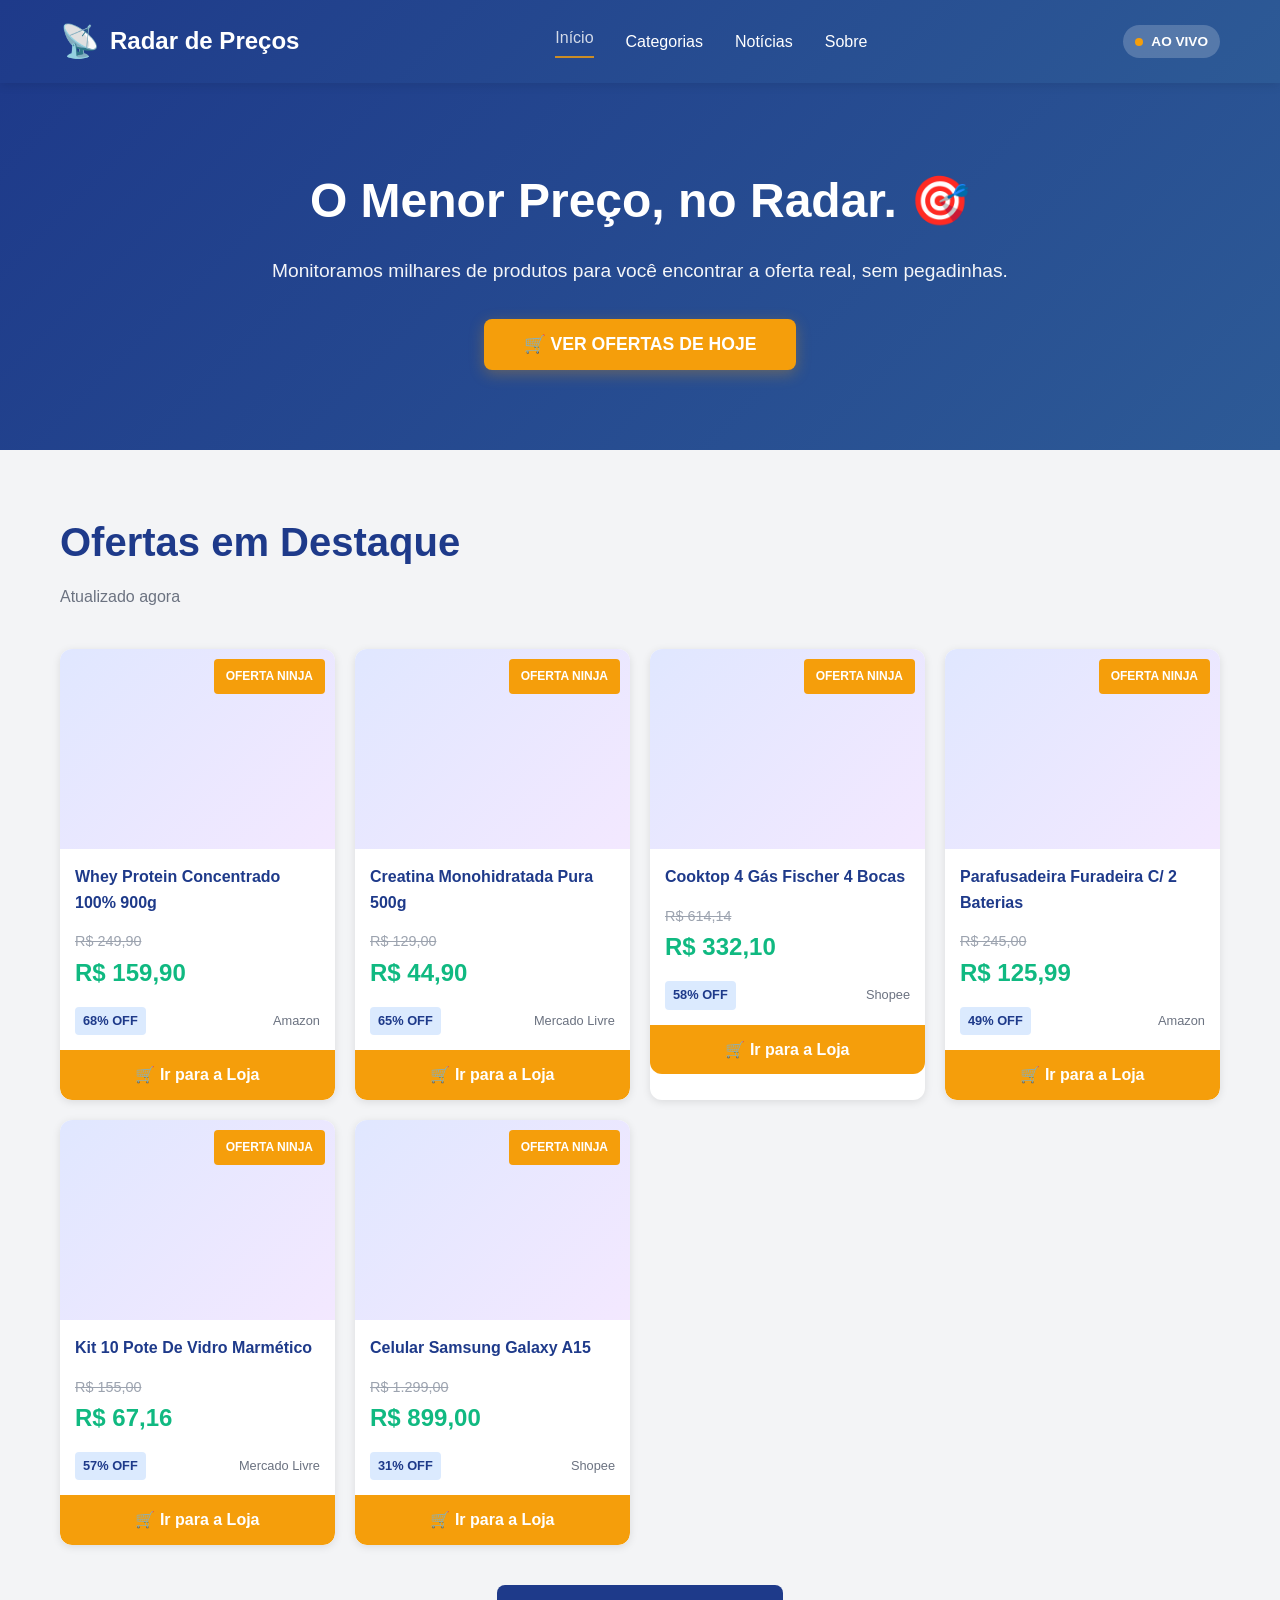
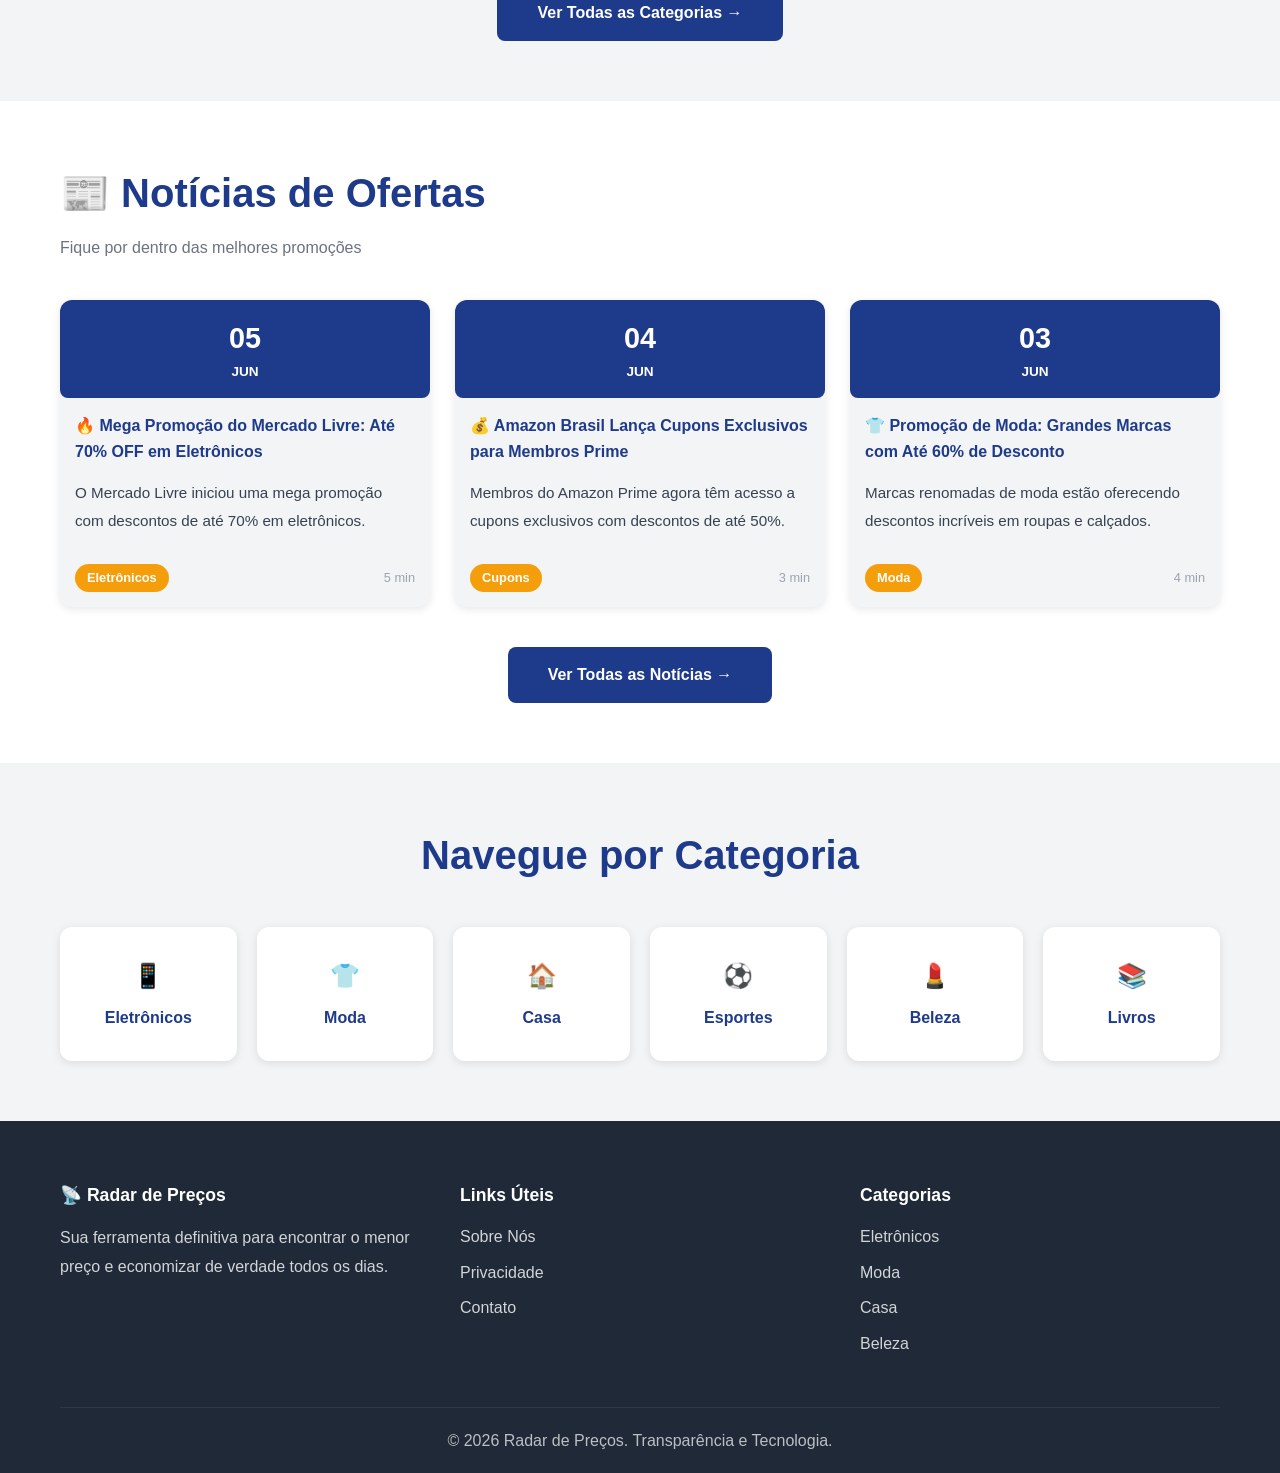
==== radar/index.html @ 14647709 "🚀 Reconstrução completa do Radar de Preços: páginas, categorias, notícias e CSS moderno" ====
<!DOCTYPE html>
<html lang="pt-BR">
<head>
    <meta charset="UTF-8">
    <meta name="viewport" content="width=device-width, initial-scale=1.0">
    <meta name="description" content="Radar de Preços - O menor preço garantido. Monitore milhares de produtos para encontrar a melhor oferta.">
    <meta name="keywords" content="ofertas, preços, comparação, descontos, compras online">
    <title>Radar de Preços | Melhores Ofertas do Dia — Menor Preço Garantido</title>
    <link rel="stylesheet" href="assets/css/style.css">
    <link rel="icon" type="image/png" href="data:image/svg+xml,<svg xmlns='http://www.w3.org/2000/svg' viewBox='0 0 100 100'><text y='75' font-size='75'>📡</text></svg>">
</head>
<body>
    <!-- Header -->
    <header class="header">
        <div class="container">
            <div class="logo">
                <span class="logo-icon">📡</span>
                <h1>Radar de Preços</h1>
            </div>
            <nav class="nav">
                <a href="/" class="nav-link active">Início</a>
                <a href="/radar/categorias/" class="nav-link">Categorias</a>
                <a href="/radar/noticias/" class="nav-link">Notícias</a>
                <a href="/radar/sobre.html" class="nav-link">Sobre</a>
            </nav>
            <div class="live-badge">
                <span class="pulse"></span> AO VIVO
            </div>
        </div>
    </header>

    <!-- Hero Section -->
    <section class="hero">
        <div class="container">
            <h2>O Menor Preço, no Radar. 🎯</h2>
            <p>Monitoramos milhares de produtos para você encontrar a oferta real, sem pegadinhas.</p>
            <button class="cta-button" onclick="document.getElementById('offers').scrollIntoView({behavior: 'smooth'})">
                🛒 VER OFERTAS DE HOJE
            </button>
        </div>
    </section>

    <!-- Offers Section -->
    <section id="offers" class="offers-section">
        <div class="container">
            <h2>Ofertas em Destaque</h2>
            <p class="subtitle">Atualizado agora</p>
            
            <div class="offers-grid" id="offersGrid">
                <!-- Ofertas serão carregadas aqui via JavaScript -->
                <div class="offer-card loading">
                    <div class="offer-badge">OFERTA NINJA</div>
                    <div class="offer-image"></div>
                    <div class="offer-title">Carregando ofertas...</div>
                    <div class="offer-price">---</div>
                </div>
            </div>

            <div class="view-all">
                <a href="/radar/categorias/" class="button-link">Ver Todas as Categorias →</a>
            </div>
        </div>
    </section>

    <!-- News Section -->
    <section class="news-section">
        <div class="container">
            <h2>📰 Notícias de Ofertas</h2>
            <p class="subtitle">Fique por dentro das melhores promoções</p>
            
            <div class="news-grid" id="newsGrid">
                <!-- Notícias serão carregadas aqui -->
                <div class="news-card loading">
                    <div class="news-date">Carregando...</div>
                    <div class="news-title">Notícias em tempo real</div>
                    <div class="news-excerpt">Aguarde...</div>
                </div>
            </div>

            <div class="view-all">
                <a href="/radar/noticias/" class="button-link">Ver Todas as Notícias →</a>
            </div>
        </div>
    </section>

    <!-- Categories Preview -->
    <section class="categories-preview">
        <div class="container">
            <h2>Navegue por Categoria</h2>
            <div class="categories-grid">
                <a href="/radar/categorias/?cat=eletronicos" class="category-card">
                    <span class="category-icon">📱</span>
                    <span class="category-name">Eletrônicos</span>
                </a>
                <a href="/radar/categorias/?cat=moda" class="category-card">
                    <span class="category-icon">👕</span>
                    <span class="category-name">Moda</span>
                </a>
                <a href="/radar/categorias/?cat=casa" class="category-card">
                    <span class="category-icon">🏠</span>
                    <span class="category-name">Casa</span>
                </a>
                <a href="/radar/categorias/?cat=esportes" class="category-card">
                    <span class="category-icon">⚽</span>
                    <span class="category-name">Esportes</span>
                </a>
                <a href="/radar/categorias/?cat=beleza" class="category-card">
                    <span class="category-icon">💄</span>
                    <span class="category-name">Beleza</span>
                </a>
                <a href="/radar/categorias/?cat=livros" class="category-card">
                    <span class="category-icon">📚</span>
                    <span class="category-name">Livros</span>
                </a>
            </div>
        </div>
    </section>

    <!-- Footer -->
    <footer class="footer">
        <div class="container">
            <div class="footer-content">
                <div class="footer-section">
                    <h4>📡 Radar de Preços</h4>
                    <p>Sua ferramenta definitiva para encontrar o menor preço e economizar de verdade todos os dias.</p>
                </div>
                <div class="footer-section">
                    <h4>Links Úteis</h4>
                    <ul>
                        <li><a href="/radar/sobre.html">Sobre Nós</a></li>
                        <li><a href="/radar/privacidade.html">Privacidade</a></li>
                        <li><a href="/radar/contato.html">Contato</a></li>
                    </ul>
                </div>
                <div class="footer-section">
                    <h4>Categorias</h4>
                    <ul>
                        <li><a href="/radar/categorias/?cat=eletronicos">Eletrônicos</a></li>
                        <li><a href="/radar/categorias/?cat=moda">Moda</a></li>
                        <li><a href="/radar/categorias/?cat=casa">Casa</a></li>
                        <li><a href="/radar/categorias/?cat=beleza">Beleza</a></li>
                    </ul>
                </div>
            </div>
            <div class="footer-bottom">
                <p>&copy; 2026 Radar de Preços. Transparência e Tecnologia.</p>
            </div>
        </div>
    </footer>

    <script src="assets/js/main.js"></script>
</body>
</html>
---- radar/assets/css/style.css ----
/* ========================================
   RADAR DE PREÇOS - CSS MODERNO
   ======================================== */

* {
    margin: 0;
    padding: 0;
    box-sizing: border-box;
}

:root {
    --primary: #1e3a8a;
    --secondary: #f59e0b;
    --success: #10b981;
    --danger: #ef4444;
    --light: #f3f4f6;
    --dark: #1f2937;
    --text: #374151;
    --border: #e5e7eb;
}

html {
    scroll-behavior: smooth;
}

body {
    font-family: 'Segoe UI', Tahoma, Geneva, Verdana, sans-serif;
    color: var(--text);
    background-color: #ffffff;
    line-height: 1.6;
}

.container {
    max-width: 1200px;
    margin: 0 auto;
    padding: 0 20px;
}

/* ========================================
   HEADER & NAVIGATION
   ======================================== */

.header {
    background: linear-gradient(135deg, var(--primary) 0%, #2d5a96 100%);
    color: white;
    padding: 1rem 0;
    position: sticky;
    top: 0;
    z-index: 1000;
    box-shadow: 0 2px 10px rgba(0, 0, 0, 0.1);
}

.header .container {
    display: flex;
    justify-content: space-between;
    align-items: center;
}

.logo {
    display: flex;
    align-items: center;
    gap: 10px;
    font-size: 1.5rem;
    font-weight: bold;
}

.logo-icon {
    font-size: 2rem;
}

.logo h1 {
    font-size: 1.5rem;
    margin: 0;
}

.nav {
    display: flex;
    gap: 2rem;
    align-items: center;
}

.nav-link {
    color: white;
    text-decoration: none;
    transition: opacity 0.3s;
    font-weight: 500;
}

.nav-link:hover,
.nav-link.active {
    opacity: 0.8;
    border-bottom: 2px solid var(--secondary);
    padding-bottom: 5px;
}

.live-badge {
    display: flex;
    align-items: center;
    gap: 8px;
    background: rgba(255, 255, 255, 0.2);
    padding: 6px 12px;
    border-radius: 20px;
    font-size: 0.85rem;
    font-weight: bold;
}

.pulse {
    width: 8px;
    height: 8px;
    background: var(--secondary);
    border-radius: 50%;
    animation: pulse 2s infinite;
}

@keyframes pulse {
    0%, 100% { opacity: 1; }
    50% { opacity: 0.5; }
}

/* ========================================
   HERO SECTION
   ======================================== */

.hero {
    background: linear-gradient(135deg, var(--primary) 0%, #2d5a96 100%);
    color: white;
    padding: 80px 0;
    text-align: center;
}

.hero h2 {
    font-size: 3rem;
    margin-bottom: 1rem;
    font-weight: 700;
}

.hero p {
    font-size: 1.2rem;
    margin-bottom: 2rem;
    opacity: 0.95;
}

.cta-button {
    background: var(--secondary);
    color: white;
    border: none;
    padding: 15px 40px;
    font-size: 1.1rem;
    border-radius: 8px;
    cursor: pointer;
    font-weight: bold;
    transition: all 0.3s;
    box-shadow: 0 4px 15px rgba(245, 158, 11, 0.3);
}

.cta-button:hover {
    background: #f59e0b;
    transform: translateY(-2px);
    box-shadow: 0 6px 20px rgba(245, 158, 11, 0.4);
}

/* ========================================
   OFFERS SECTION
   ======================================== */

.offers-section {
    padding: 60px 0;
    background: var(--light);
}

.offers-section h2 {
    font-size: 2.5rem;
    margin-bottom: 10px;
    color: var(--primary);
}

.subtitle {
    color: #6b7280;
    margin-bottom: 40px;
    font-size: 1rem;
}

.offers-grid {
    display: grid;
    grid-template-columns: repeat(auto-fill, minmax(250px, 1fr));
    gap: 20px;
    margin-bottom: 40px;
}

.offer-card {
    background: white;
    border-radius: 12px;
    overflow: hidden;
    box-shadow: 0 2px 8px rgba(0, 0, 0, 0.1);
    transition: all 0.3s;
    cursor: pointer;
}

.offer-card:hover {
    transform: translateY(-5px);
    box-shadow: 0 8px 20px rgba(0, 0, 0, 0.15);
}

.offer-badge {
    background: var(--secondary);
    color: white;
    padding: 8px 12px;
    font-size: 0.75rem;
    font-weight: bold;
    position: absolute;
    top: 10px;
    right: 10px;
    border-radius: 4px;
}

.offer-image {
    width: 100%;
    height: 200px;
    background: linear-gradient(135deg, #e0e7ff 0%, #f3e8ff 100%);
    position: relative;
}

.offer-title {
    padding: 15px;
    font-weight: 600;
    color: var(--primary);
    min-height: 50px;
}

.offer-price {
    padding: 0 15px 15px;
    font-size: 1.5rem;
    font-weight: bold;
    color: var(--success);
}

.view-all {
    text-align: center;
}

.button-link {
    display: inline-block;
    background: var(--primary);
    color: white;
    padding: 15px 40px;
    border-radius: 8px;
    text-decoration: none;
    font-weight: bold;
    transition: all 0.3s;
}

.button-link:hover {
    background: #1e3a8a;
    transform: translateY(-2px);
}

/* ========================================
   NEWS SECTION
   ======================================== */

.news-section {
    padding: 60px 0;
    background: white;
}

.news-section h2 {
    font-size: 2.5rem;
    margin-bottom: 10px;
    color: var(--primary);
}

.news-grid {
    display: grid;
    grid-template-columns: repeat(auto-fill, minmax(280px, 1fr));
    gap: 25px;
    margin-bottom: 40px;
}

.news-card {
    background: var(--light);
    border-radius: 12px;
    overflow: hidden;
    box-shadow: 0 2px 8px rgba(0, 0, 0, 0.1);
    transition: all 0.3s;
}

.news-card:hover {
    transform: translateY(-5px);
    box-shadow: 0 8px 20px rgba(0, 0, 0, 0.15);
}

.news-date {
    background: var(--primary);
    color: white;
    padding: 15px;
    font-weight: bold;
    text-align: center;
}

.news-title {
    padding: 15px;
    font-weight: 600;
    color: var(--primary);
    min-height: 50px;
}

.news-excerpt {
    padding: 0 15px 15px;
    color: var(--text);
    font-size: 0.95rem;
}

/* ========================================
   CATEGORIES SECTION
   ======================================== */

.categories-preview {
    padding: 60px 0;
    background: var(--light);
}

.categories-preview h2 {
    font-size: 2.5rem;
    margin-bottom: 40px;
    color: var(--primary);
    text-align: center;
}

.categories-grid {
    display: grid;
    grid-template-columns: repeat(auto-fit, minmax(150px, 1fr));
    gap: 20px;
}

.category-card {
    background: white;
    border-radius: 12px;
    padding: 30px 20px;
    text-align: center;
    text-decoration: none;
    color: var(--primary);
    transition: all 0.3s;
    box-shadow: 0 2px 8px rgba(0, 0, 0, 0.1);
    display: flex;
    flex-direction: column;
    align-items: center;
    gap: 10px;
}

.category-card:hover {
    transform: translateY(-5px);
    box-shadow: 0 8px 20px rgba(0, 0, 0, 0.15);
    background: var(--secondary);
    color: white;
}

.category-icon {
    font-size: 2.5rem;
}

.category-name {
    font-weight: 600;
}

/* ========================================
   CATEGORIES FULL PAGE
   ======================================== */

.categories-full {
    padding: 60px 0;
}

.categories-full h1 {
    font-size: 2.5rem;
    margin-bottom: 10px;
    color: var(--primary);
}

.categories-list {
    margin-top: 40px;
}

.category-item {
    margin-bottom: 20px;
    border: 1px solid var(--border);
    border-radius: 8px;
    overflow: hidden;
}

.category-header {
    background: var(--light);
    padding: 20px;
    cursor: pointer;
    display: flex;
    align-items: center;
    gap: 15px;
    transition: all 0.3s;
    font-weight: 600;
    color: var(--primary);
}

.category-header:hover {
    background: #e0e7ff;
}

.category-icon {
    font-size: 1.5rem;
}

.category-title {
    flex: 1;
}

.toggle-icon {
    transition: transform 0.3s;
}

.category-content {
    padding: 0;
    max-height: 0;
    overflow: hidden;
    transition: all 0.3s;
}

.category-content.open {
    padding: 20px;
    max-height: 500px;
}

.subcategories {
    display: grid;
    grid-template-columns: repeat(auto-fit, minmax(150px, 1fr));
    gap: 10px;
    margin-top: 15px;
}

.subcategories a {
    background: white;
    padding: 10px;
    border-radius: 6px;
    text-decoration: none;
    color: var(--primary);
    border: 1px solid var(--border);
    text-align: center;
    transition: all 0.3s;
}

.subcategories a:hover {
    background: var(--secondary);
    color: white;
    border-color: var(--secondary);
}

/* ========================================
   NEWS FULL PAGE
   ======================================== */

.news-full {
    padding: 60px 0;
}

.news-full h1 {
    font-size: 2.5rem;
    margin-bottom: 10px;
    color: var(--primary);
}

.news-articles {
    margin-top: 40px;
}

.news-article {
    display: flex;
    gap: 30px;
    margin-bottom: 40px;
    padding-bottom: 40px;
    border-bottom: 1px solid var(--border);
}

.news-article:last-child {
    border-bottom: none;
}

.news-date {
    display: flex;
    flex-direction: column;
    align-items: center;
    background: var(--primary);
    color: white;
    padding: 15px;
    border-radius: 8px;
    min-width: 80px;
    text-align: center;
}

.news-date .day {
    font-size: 1.8rem;
    font-weight: bold;
}

.news-date .month {
    font-size: 0.85rem;
}

.news-content h2 {
    color: var(--primary);
    margin-bottom: 10px;
    font-size: 1.5rem;
}

.news-excerpt {
    color: var(--text);
    margin-bottom: 15px;
    line-height: 1.8;
}

.news-meta {
    display: flex;
    gap: 15px;
    margin-bottom: 15px;
    font-size: 0.85rem;
}

.category-tag {
    background: var(--secondary);
    color: white;
    padding: 4px 12px;
    border-radius: 20px;
    font-weight: 600;
}

.read-time {
    color: #9ca3af;
}

.read-more {
    color: var(--primary);
    text-decoration: none;
    font-weight: 600;
    transition: all 0.3s;
}

.read-more:hover {
    color: var(--secondary);
}

/* ========================================
   PAGINATION
   ======================================== */

.pagination {
    display: flex;
    justify-content: center;
    gap: 10px;
    margin-top: 40px;
}

.pagination-link {
    padding: 10px 15px;
    border: 1px solid var(--border);
    border-radius: 6px;
    text-decoration: none;
    color: var(--primary);
    transition: all 0.3s;
}

.pagination-link:hover,
.pagination-link.active {
    background: var(--primary);
    color: white;
    border-color: var(--primary);
}

.pagination-ellipsis {
    padding: 10px 15px;
}

/* ========================================
   NEWSLETTER
   ======================================== */

.newsletter {
    background: linear-gradient(135deg, var(--primary) 0%, #2d5a96 100%);
    color: white;
    padding: 60px 0;
    text-align: center;
}

.newsletter h2 {
    font-size: 2rem;
    margin-bottom: 10px;
}

.newsletter p {
    margin-bottom: 30px;
    opacity: 0.95;
}

.newsletter-form {
    display: flex;
    gap: 10px;
    max-width: 500px;
    margin: 0 auto;
}

.newsletter-form input {
    flex: 1;
    padding: 12px;
    border: none;
    border-radius: 6px;
    font-size: 1rem;
}

.newsletter-form button {
    padding: 12px 30px;
    background: var(--secondary);
    color: white;
    border: none;
    border-radius: 6px;
    font-weight: bold;
    cursor: pointer;
    transition: all 0.3s;
}

.newsletter-form button:hover {
    background: #f59e0b;
    transform: translateY(-2px);
}

/* ========================================
   BREADCRUMB
   ======================================== */

.breadcrumb {
    background: var(--light);
    padding: 15px 0;
    border-bottom: 1px solid var(--border);
}

.breadcrumb a {
    color: var(--primary);
    text-decoration: none;
    transition: all 0.3s;
}

.breadcrumb a:hover {
    color: var(--secondary);
}

/* ========================================
   FOOTER
   ======================================== */

.footer {
    background: var(--dark);
    color: white;
    padding: 60px 0 20px;
}

.footer-content {
    display: grid;
    grid-template-columns: repeat(auto-fit, minmax(250px, 1fr));
    gap: 40px;
    margin-bottom: 40px;
}

.footer-section h4 {
    margin-bottom: 15px;
    font-size: 1.1rem;
}

.footer-section p {
    opacity: 0.8;
    line-height: 1.8;
}

.footer-section ul {
    list-style: none;
}

.footer-section li {
    margin-bottom: 10px;
}

.footer-section a {
    color: white;
    text-decoration: none;
    opacity: 0.8;
    transition: all 0.3s;
}

.footer-section a:hover {
    opacity: 1;
    color: var(--secondary);
}

.footer-bottom {
    border-top: 1px solid rgba(255, 255, 255, 0.1);
    padding-top: 20px;
    text-align: center;
    opacity: 0.7;
}

/* ========================================
   RESPONSIVE
   ======================================== */

@media (max-width: 768px) {
    .header .container {
        flex-direction: column;
        gap: 15px;
    }

    .nav {
        gap: 1rem;
    }

    .hero h2 {
        font-size: 2rem;
    }

    .offers-grid,
    .news-grid,
    .categories-grid {
        grid-template-columns: repeat(auto-fill, minmax(200px, 1fr));
    }

    .news-article {
        flex-direction: column;
    }

    .newsletter-form {
        flex-direction: column;
    }

    .newsletter-form input,
    .newsletter-form button {
        width: 100%;
    }
}

@media (max-width: 480px) {
    .hero h2 {
        font-size: 1.5rem;
    }

    .offers-grid,
    .news-grid,
    .categories-grid {
        grid-template-columns: 1fr;
    }

    .nav {
        flex-direction: column;
        gap: 0.5rem;
    }
}

/* ========================================
   LOADING STATE
   ======================================== */

.loading {
    animation: shimmer 2s infinite;
}

@keyframes shimmer {
    0%, 100% { opacity: 0.6; }
    50% { opacity: 1; }
}
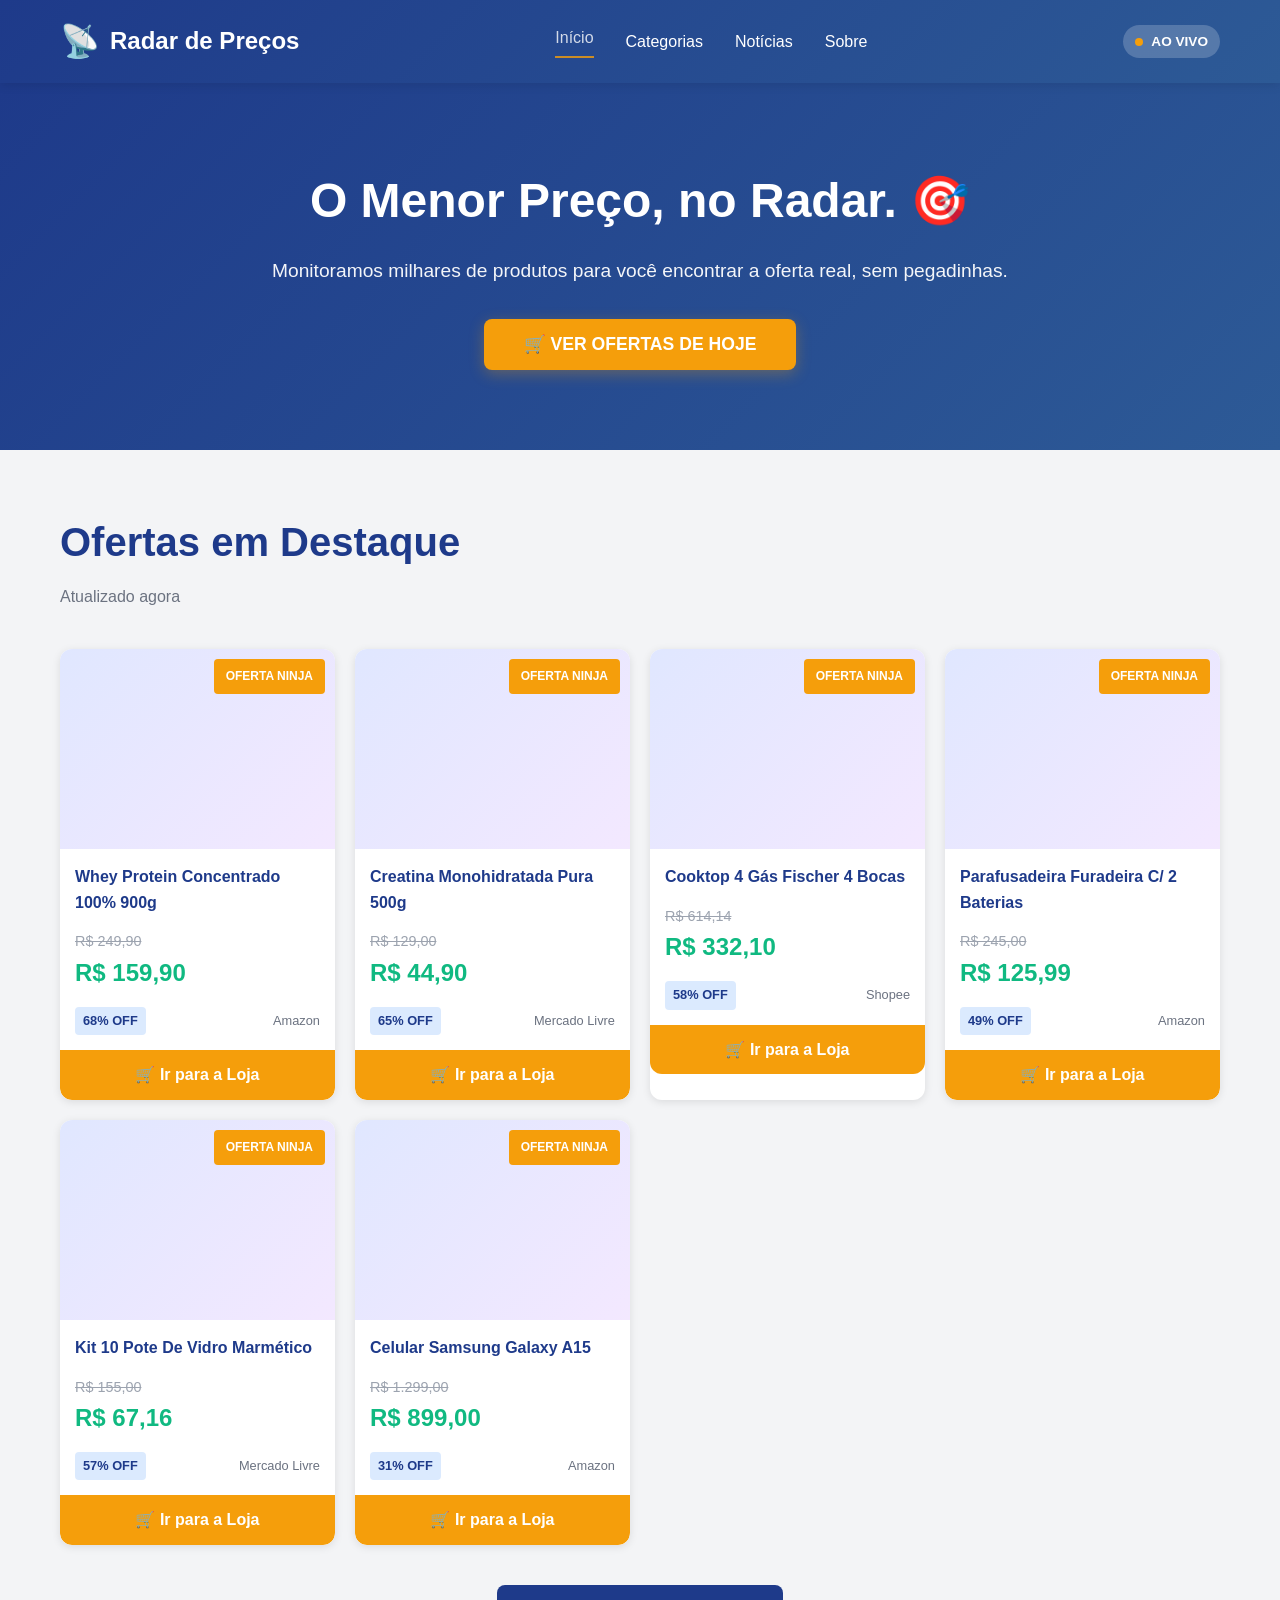
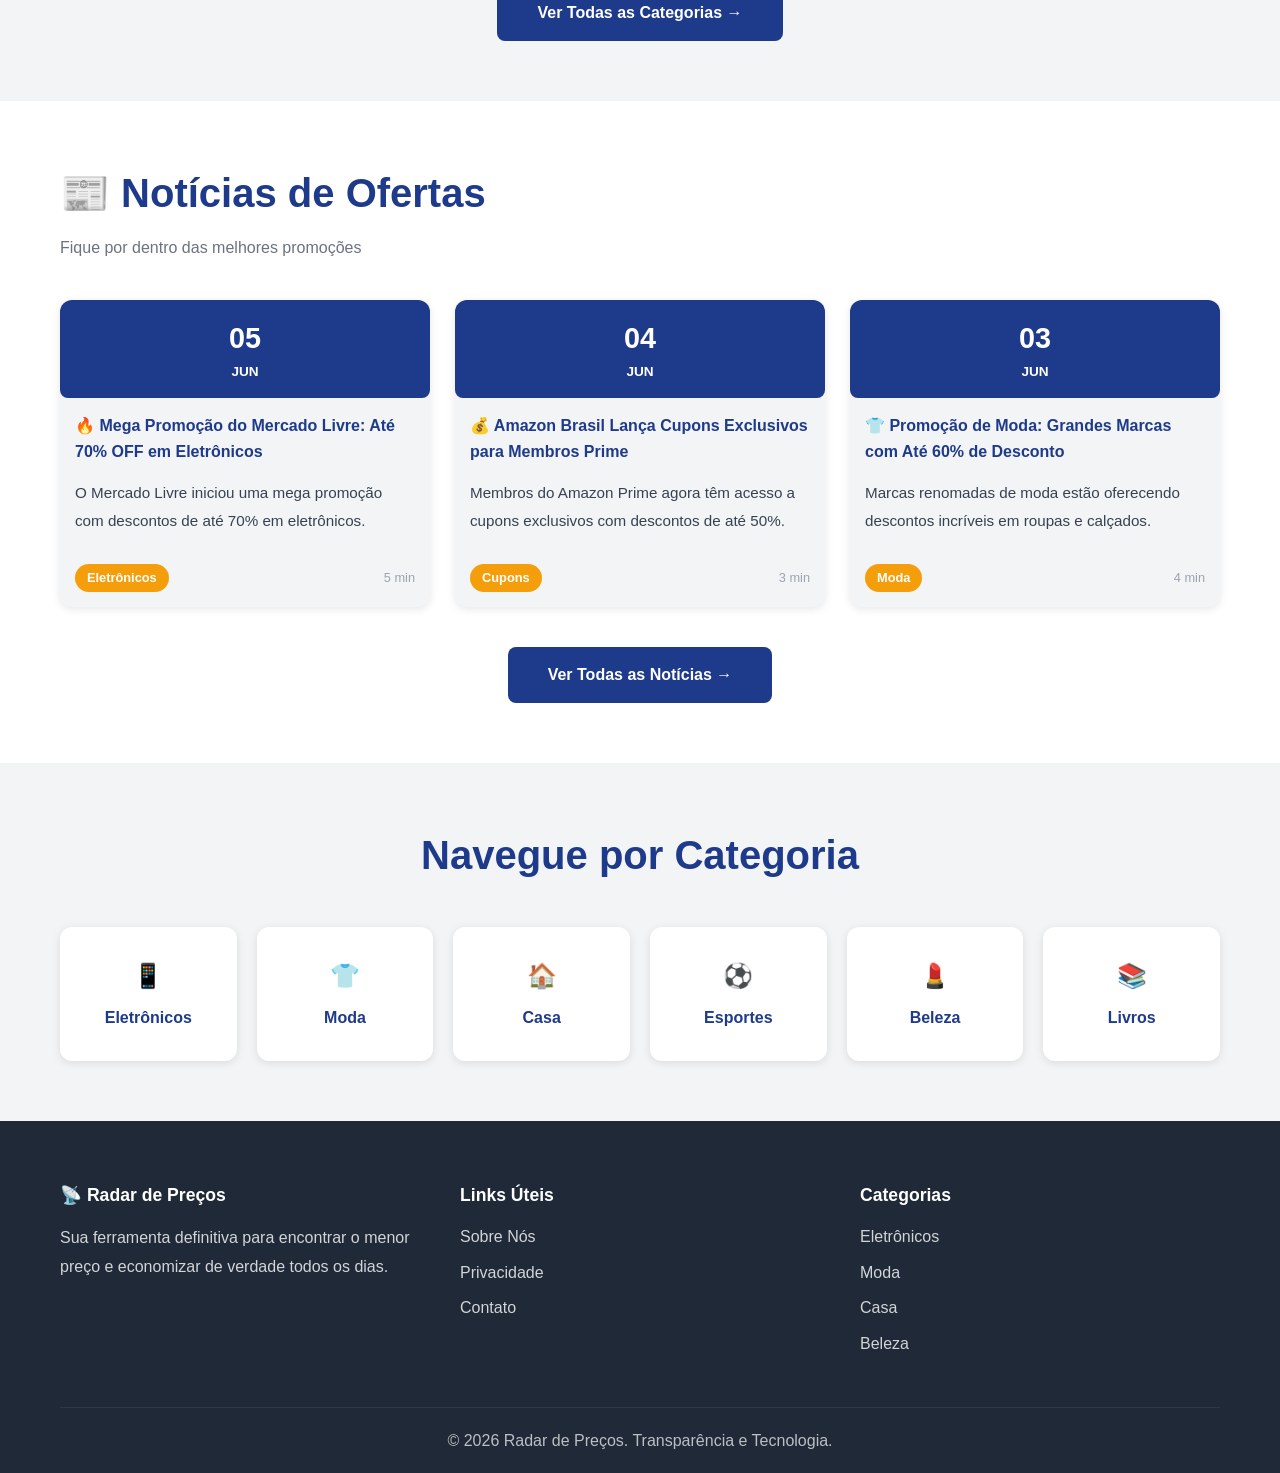
==== commit b561e643: "docs: adicionar metatag de verificação do Google AdSense" ====
--- a/radar/index.html
+++ b/radar/index.html
@@ -6,6 +6,7 @@
     <meta name="description" content="Radar de Preços - O menor preço garantido. Monitore milhares de produtos para encontrar a melhor oferta.">
     <meta name="keywords" content="ofertas, preços, comparação, descontos, compras online">
     <title>Radar de Preços | Melhores Ofertas do Dia — Menor Preço Garantido</title>
+    <meta name="google-adsense-account" content="ca-pub-4896859041377751">
     <link rel="stylesheet" href="assets/css/style.css">
     <link rel="icon" type="image/png" href="data:image/svg+xml,<svg xmlns='http://www.w3.org/2000/svg' viewBox='0 0 100 100'><text y='75' font-size='75'>📡</text></svg>">
 </head>
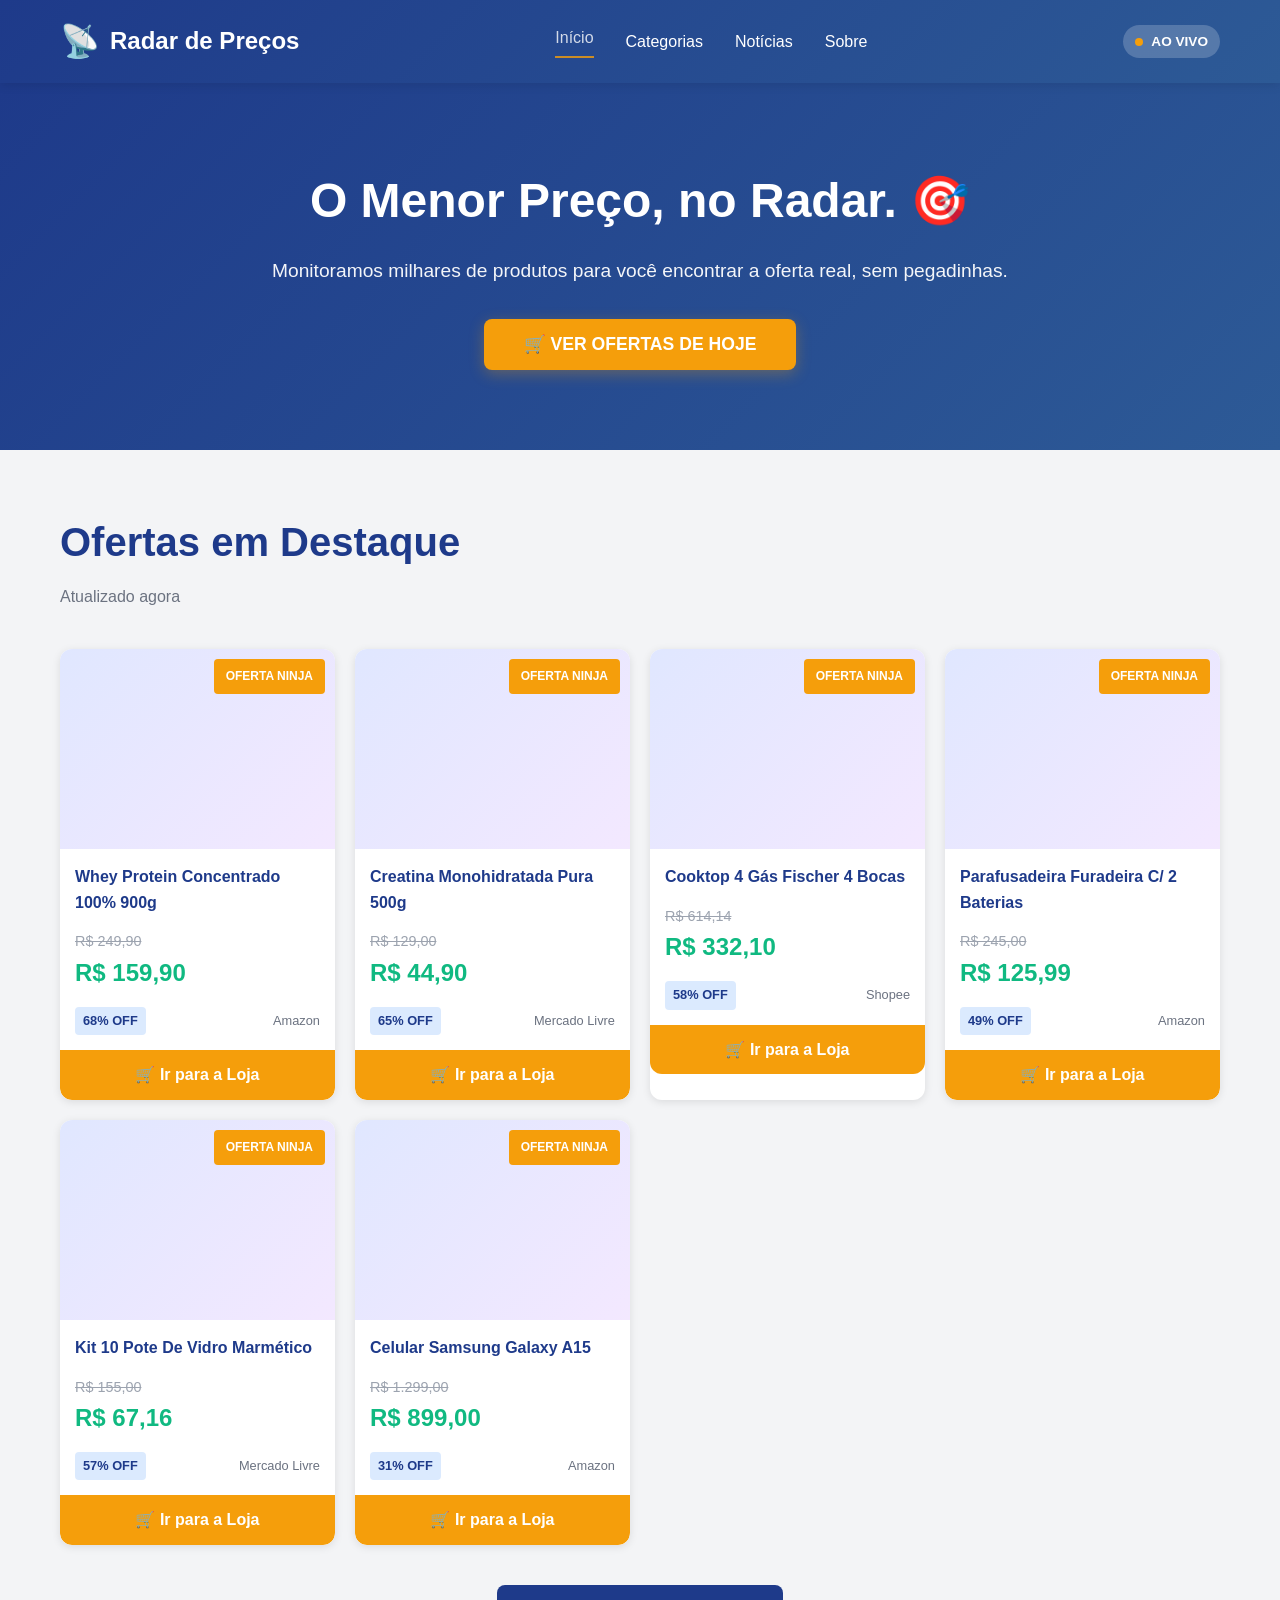
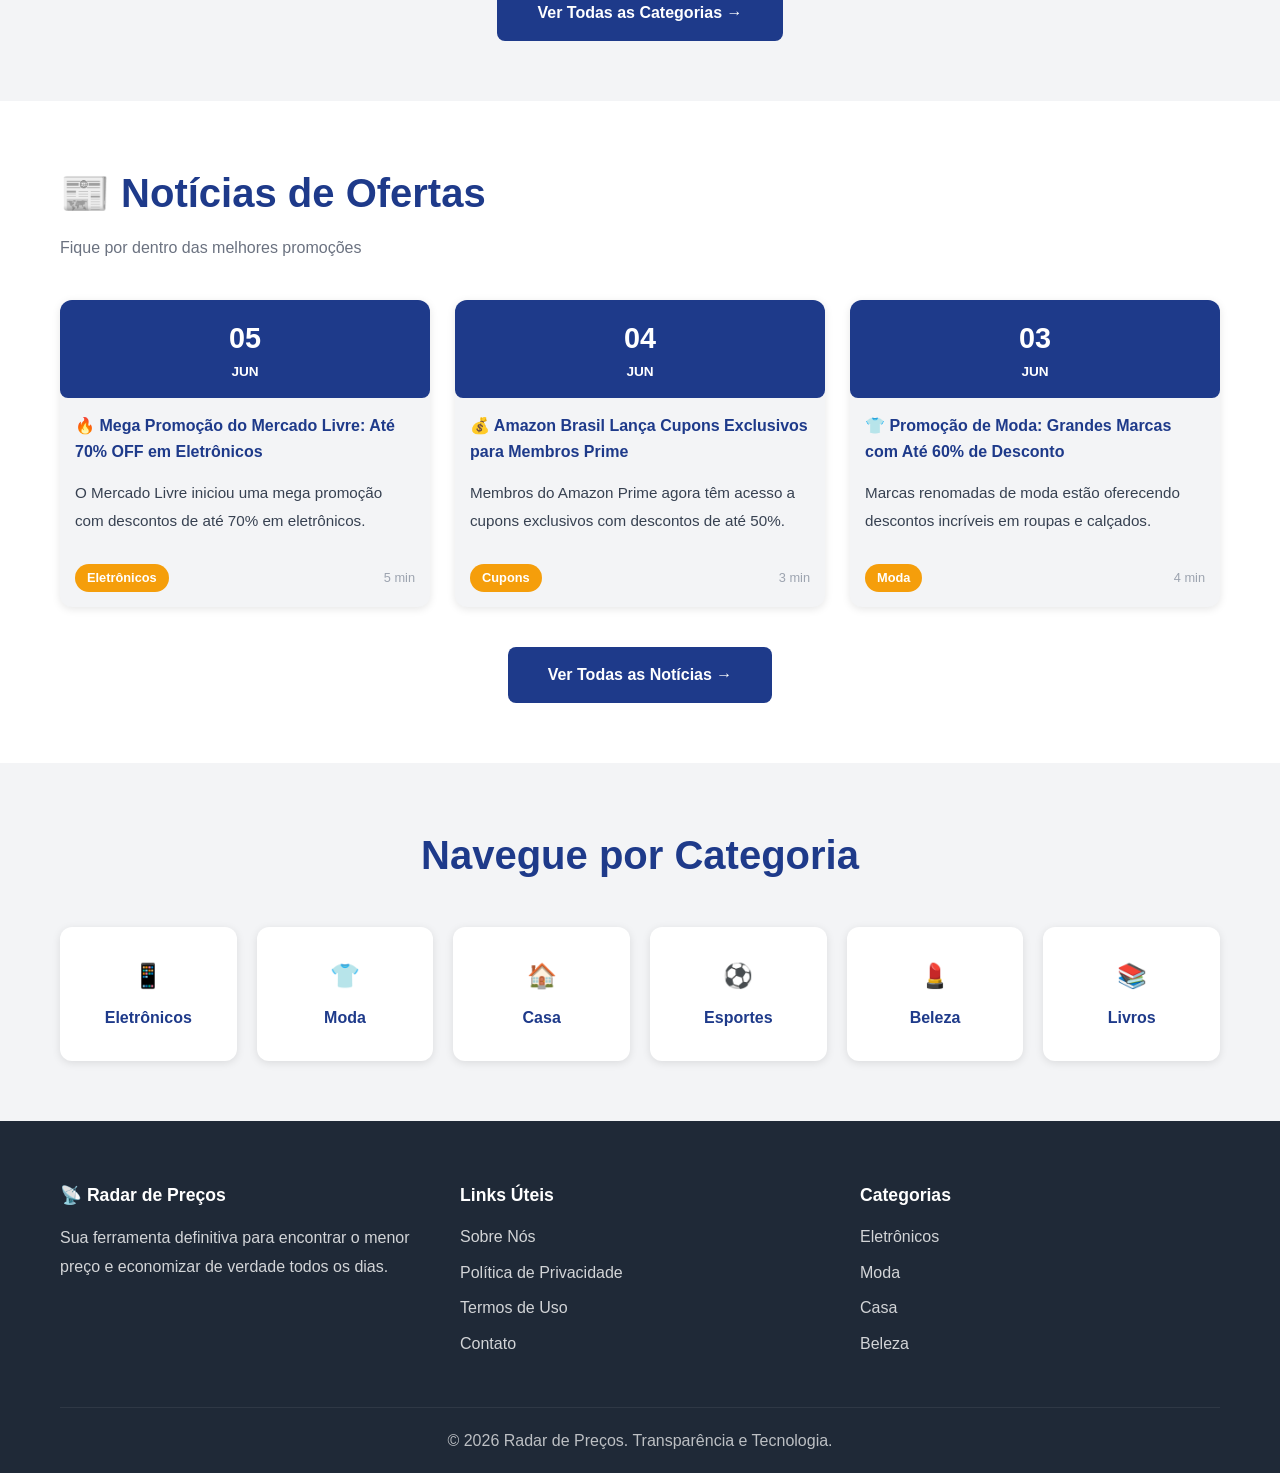
==== commit 647a030e: "feat: adicionar páginas obrigatórias (Privacidade, Termos, Sobre, Contato) para aprovação AdSense" ====
--- a/radar/index.html
+++ b/radar/index.html
@@ -129,7 +129,8 @@
                     <h4>Links Úteis</h4>
                     <ul>
                         <li><a href="/radar/sobre.html">Sobre Nós</a></li>
-                        <li><a href="/radar/privacidade.html">Privacidade</a></li>
+                        <li><a href="/radar/privacidade.html">Política de Privacidade</a></li>
+                        <li><a href="/radar/termos.html">Termos de Uso</a></li>
                         <li><a href="/radar/contato.html">Contato</a></li>
                     </ul>
                 </div>
